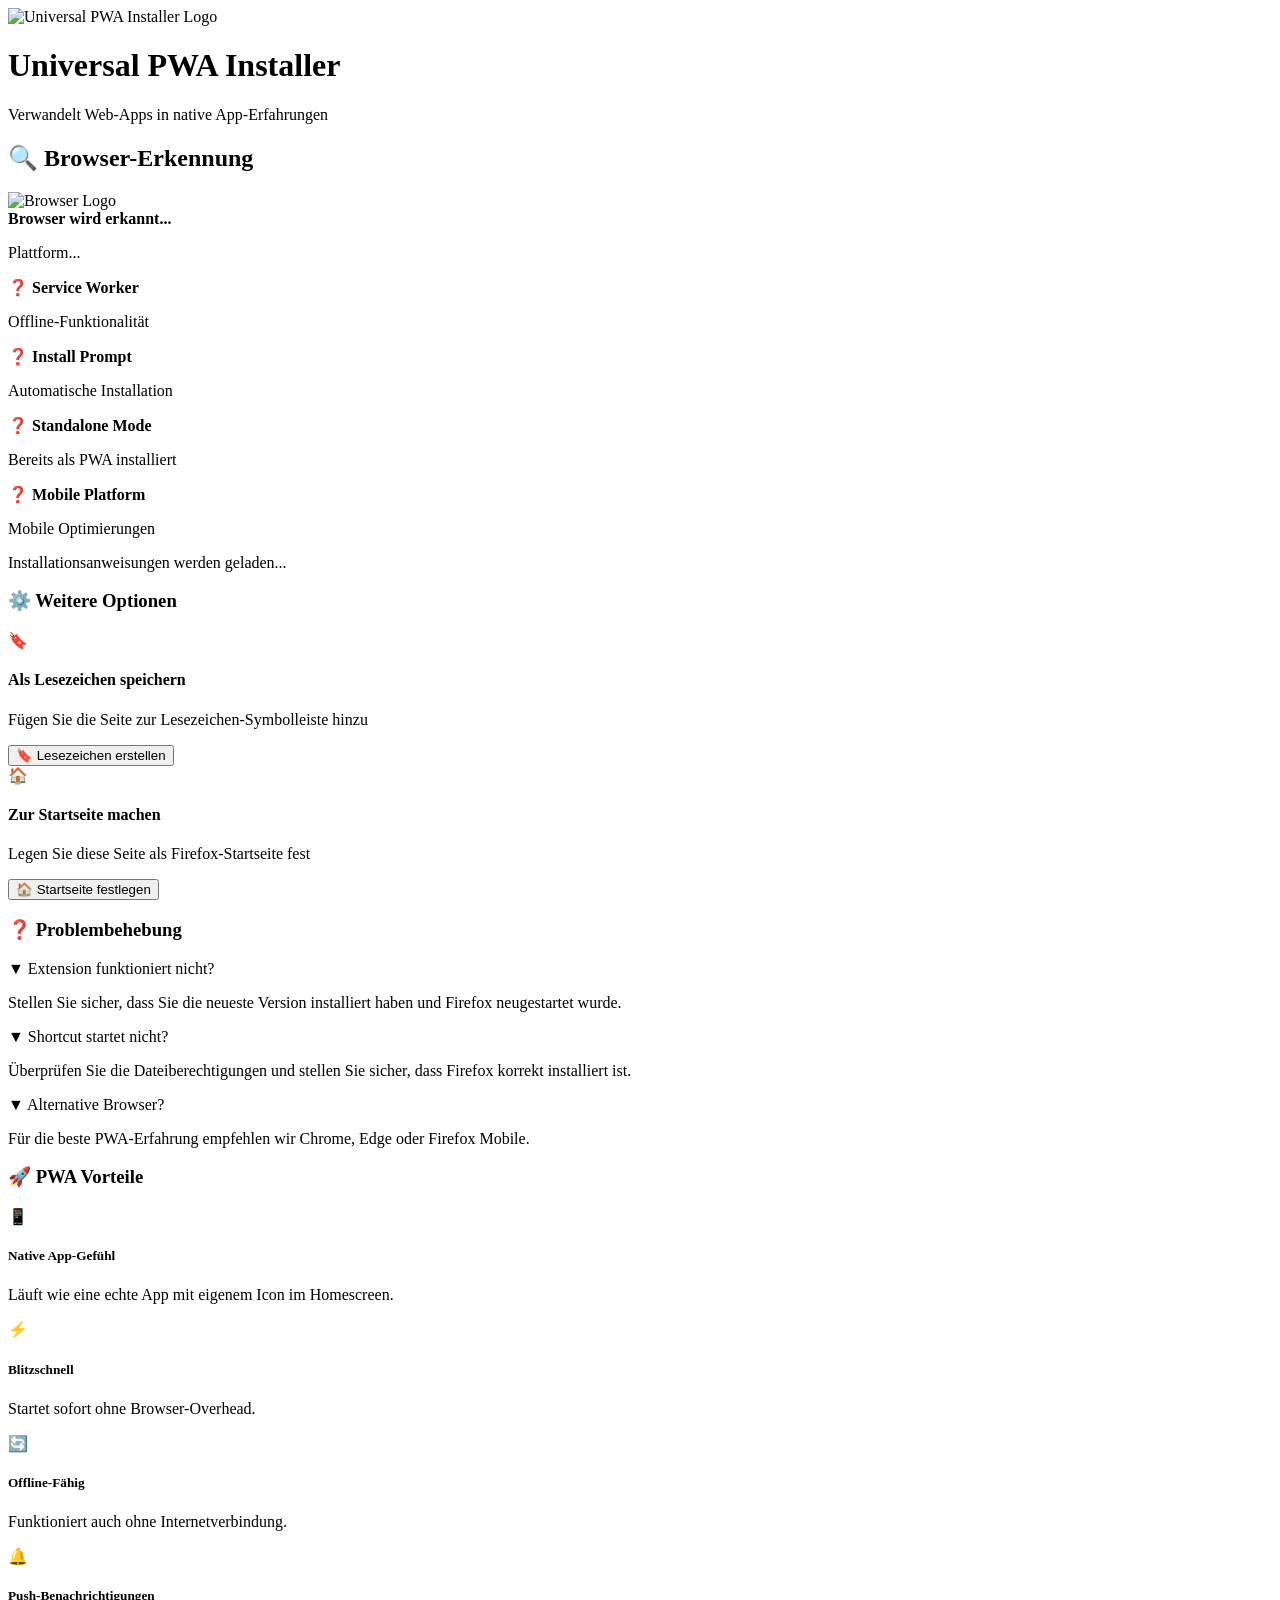
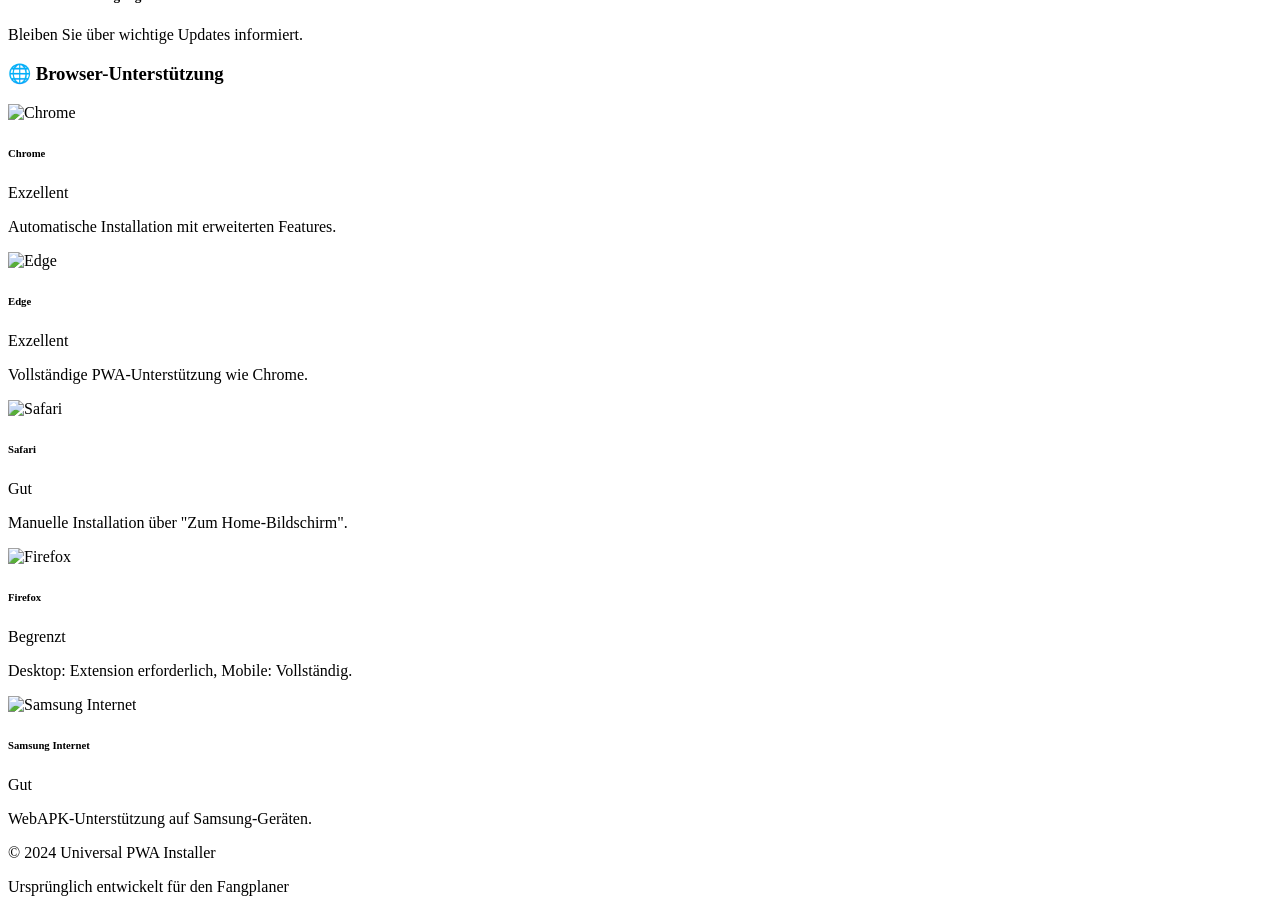
==== index.html @ c98e6edd "Jules was unable to complete the task in time. Please review the work done so far and provide feedba" ====
<!doctype html>
<html lang="de">
<head>
    <meta charset="utf-8" />
    <meta name="viewport" content="width=device-width, initial-scale=1, user-scalable=no" />

    <!-- PWA Theme and Colors -->
    <meta name="theme-color" content="#16213e" />
    <meta name="msapplication-navbutton-color" content="#16213e" />
    <meta name="apple-mobile-web-app-status-bar-style" content="default" />

    <!-- PWA Meta Tags -->
    <meta name="apple-mobile-web-app-capable" content="yes" />
    <meta name="apple-mobile-web-app-title" content="Universal PWA Installer" />
    <meta name="application-name" content="PWA Installer" />
    <meta name="mobile-web-app-capable" content="yes" />

    <!-- SEO and Description -->
    <meta name="description" content="Universaler PWA-Installer der verschiedene Browser erkennt und die optimale Installationsmethode bereitstellt. Verwandelt Web-Apps in native App-Erfahrungen." />
    <meta name="keywords" content="PWA, Progressive Web App, Installation, Browser, Universal, Chrome, Safari, Firefox, Edge" />
    <meta name="author" content="Jamancode" />

    <!-- Open Graph / Social Media (Pfade ggf. anpassen) -->
    <meta property="og:type" content="website" />
    <meta property="og:title" content="Universal PWA Installer" />
    <meta property="og:description" content="Universaler PWA-Installer für alle Browser und Plattformen" />
    <meta property="og:image" content="images/icon-512x512.png" />
    <meta property="og:url" content="/" />

    <!-- Twitter Card (Pfade ggf. anpassen) -->
    <meta name="twitter:card" content="summary_large_image" />
    <meta name="twitter:title" content="Universal PWA Installer" />
    <meta name="twitter:description" content="Browser-intelligente PWA-Installation für optimale App-Erfahrung" />
    <meta name="twitter:image" content="images/icon-512x512.png" />

    <!-- Apple Touch Icons (Pfade ggf. anpassen) -->
    <link rel="apple-touch-icon" sizes="180x180" href="images/icon-192x192.png" />
    <!-- Weitere Apple Touch Icons hier einfügen, falls benötigt -->

    <!-- Standard Favicon (Pfade ggf. anpassen) -->
    <link rel="icon" type="image/png" sizes="32x32" href="images/icon-72x72.png" />
    <link rel="icon" type="image/png" sizes="16x16" href="images/icon-72x72.png" />
    <link rel="shortcut icon" href="images/icon-72x72.png" />

    <!-- Manifest (Pfad ggf. anpassen) -->
    <link rel="manifest" href="manifest.json" />

    <!-- Microsoft Tiles (Pfade ggf. anpassen) -->
    <meta name="msapplication-TileColor" content="#16213e" />
    <meta name="msapplication-TileImage" content="images/icon-144x144.png" />
    <!-- <meta name="msapplication-config" content="browserconfig.xml" /> -->

    <title>Universal PWA Installer</title>

    <!-- Link zur CSS-Datei (wird in Schritt 2 erstellt) -->
    <link rel="stylesheet" href="style.css">
</head>
<body>
    <noscript>You need to enable JavaScript to run this app.</noscript>

    <header id="app-header">
        <!-- Logo (img-Platzhalter) und Überschriften -->
        <img src="images/logo.png" alt="Universal PWA Installer Logo" id="app-logo">
        <h1>Universal PWA Installer</h1>
        <p>Verwandelt Web-Apps in native App-Erfahrungen</p>
    </header>

    <main>
        <section id="browser-detection">
            <h2><span class="icon">🔍</span> Browser-Erkennung</h2>
            <div id="browser-info-display">
                <img src="images/browser-placeholder.png" alt="Browser Logo" id="browser-logo">
                <div>
                    <strong id="browser-name">Browser wird erkannt...</strong>
                    <p id="browser-platform">Plattform...</p>
                </div>
            </div>
            <div id="feature-checks">
                <!-- Platzhalter für Feature-Checks, z.B. -->
                <div class="feature-check-item">
                    <span class="status-icon">❓</span>
                    <strong>Service Worker</strong>
                    <p>Offline-Funktionalität</p>
                </div>
                <div class="feature-check-item">
                    <span class="status-icon">❓</span>
                    <strong>Install Prompt</strong>
                    <p>Automatische Installation</p>
                </div>
                <div class="feature-check-item">
                    <span class="status-icon">❓</span>
                    <strong>Standalone Mode</strong>
                    <p>Bereits als PWA installiert</p>
                </div>
                <div class="feature-check-item">
                    <span class="status-icon">❓</span>
                    <strong>Mobile Platform</strong>
                    <p>Mobile Optimierungen</p>
                </div>
            </div>
        </section>

        <section id="installation-area">
            <!-- Hier wird der browser-spezifische Installer-Content per JS geladen -->
            <p>Installationsanweisungen werden geladen...</p>
        </section>

        <!-- Firefox Desktop Sektion (Struktur basierend auf Beschreibung) -->
        <section id="firefox-fallback-section" class="installer-section" style="display: none;">
            <h2><img src="images/firefox-logo.png" alt="Firefox Logo" class="section-icon"> Firefox Desktop - Extension oder Fallback</h2>
            <p>Firefox Desktop unterstützt PWAs nicht nativ. Wir bieten Ihnen die besten Alternativen:</p>
            <div class="tabs">
                <button class="tab-button active" data-tab="extension-panel">
                    <span class="icon">🔧</span> Extension (Empfohlen)
                </button>
                <button class="tab-button" data-tab="shortcut-panel">
                    <span class="icon">💻</span> Desktop-Shortcut
                </button>
            </div>
            <div id="extension-panel" class="tab-panel active">
                <h4><span class="icon">🔧</span> PWAsForFirefox Extension</h4>
                <p>Die beste Lösung für Firefox Desktop PWAs</p>
                <div class="step">
                    <span class="step-number">1</span>
                    <div>
                        <strong>Extension herunterladen</strong>
                        <p>Installieren Sie PWAsForFirefox aus dem Firefox Add-ons Store</p>
                        <button id="firefox-extension-install-btn"><span class="icon">⬇️</span> Extension installieren</button>
                    </div>
                </div>
                <div class="step">
                    <span class="step-number">2</span>
                    <div>
                        <strong>Firefox neu starten</strong>
                        <p>Starten Sie Firefox nach der Installation neu</p>
                    </div>
                </div>
                <div class="step">
                    <span class="step-number">3</span>
                    <div>
                        <strong>Seite neu laden</strong>
                        <p>Laden Sie diese Seite neu für die PWA-Installation</p>
                        <button id="firefox-reload-btn"><span class="icon">🔄</span> Seite neu laden</button>
                    </div>
                </div>
                <div class="extension-benefits">
                    <strong>✨ Extension Vorteile</strong>
                    <ul>
                        <li>✔️ Echte PWA-Installation in Firefox</li>
                        <li>🏠 App-Icons im Startmenü/Desktop</li>
                        <li>⚡ Separater App-Prozess</li>
                        <li>⚙️ Vollständiger Service Worker Support</li>
                        <li>📋 PWA-Management Interface</li>
                    </ul>
                </div>
            </div>
            <div id="shortcut-panel" class="tab-panel">
                <h4><span class="icon">💻</span> Desktop-Shortcut erstellen</h4>
                <p>Anleitung zum Erstellen eines Desktop-Shortcuts...</p>
                <button id="firefox-create-shortcut-btn">Shortcut erstellen</button>
            </div>
        </section>

        <!-- iOS Installer Sektion (Struktur basierend auf Beschreibung) -->
        <section id="ios-installer-section" class="installer-section" style="display: none;">
            <h2><span class="icon">📱</span> iOS Safari - Manuelle Installation</h2>
            <p>Apple Safari erfordert eine manuelle Installation über das Teilen-Menü.</p>
            <div class="step">
                <span class="step-number">1</span>
                <div>
                    <strong>Teilen-Symbol antippen</strong>
                    <p>Tippen Sie auf das Teilen-Symbol (<img src="images/ios-share-icon.png" alt="iOS Share Icon" class="inline-icon">) unten in Safari.</p>
                </div>
            </div>
            <div class="step">
                <span class="step-number">2</span>
                <div>
                    <strong>"Zum Home-Bildschirm" finden</strong>
                    <p>Scrollen Sie in den Optionen nach unten und wählen Sie "Zum Home-Bildschirm" (<img src="images/ios-add-to-home-icon.png" alt="iOS Add to Home Icon" class="inline-icon">).</p>
                </div>
            </div>
            <div class="step">
                <span class="step-number">3</span>
                <div>
                    <strong>Installation bestätigen</strong>
                    <p>Überprüfen Sie den App-Namen und tippen Sie "Hinzufügen".</p>
                </div>
            </div>
        </section>

        <!-- Chrome/Edge Installer Sektion -->
        <section id="chrome-installer-section" class="installer-section" style="display: none;">
            <h2><span class="icon">📲</span> Chrome/Edge - Automatische Installation</h2>
            <p>Ihr Browser unterstützt die automatische PWA-Installation!</p>
            <button id="chrome-install-btn" style="display: none;">
                <span class="icon">⬇️</span> App installieren
            </button>
            <p id="chrome-install-instructions" style="display: none;">Falls der Button nicht erscheint, suchen Sie das Installationsicon in der Adressleiste oder im Browser-Menü.</p>
        </section>

        <!-- Fallback Installer Sektion -->
        <section id="fallback-installer-section" class="installer-section" style="display: none;">
            <h2><span class="icon">❓</span> Andere Browser - Manuelle Optionen</h2>
            <p>Ihr Browser unterstützt möglicherweise keine direkte PWA-Installation. Hier sind einige Alternativen:</p>
            <button id="fallback-bookmark-btn"><span class="icon">🔖</span> Als Lesezeichen speichern</button>
            <button id="fallback-homescreen-btn"><span class="icon">🏠</span> Zum Startbildschirm hinzufügen (Versuch)</button>
            <button id="fallback-offline-file-btn"><span class="icon">💾</span> Offline-Datei erstellen</button>
        </section>

        <!-- Installation Success Sektion -->
        <section id="installation-success-section" class="installer-section" style="display: none;">
            <h2><span class="icon">🎉</span> Installation Erfolgreich!</h2>
            <p>Die App wurde erfolgreich als PWA installiert und ist nun einsatzbereit.</p>
        </section>

        <section id="additional-options">
            <h3><span class="icon">⚙️</span> Weitere Optionen</h3>
            <div class="option-block">
                <span class="icon">🔖</span>
                <h4>Als Lesezeichen speichern</h4>
                <p>Fügen Sie die Seite zur Lesezeichen-Symbolleiste hinzu</p>
                <button id="additional-bookmark-btn"><span class="icon">🔖</span> Lesezeichen erstellen</button>
            </div>
            <div class="option-block">
                <span class="icon">🏠</span>
                <h4>Zur Startseite machen</h4>
                <p>Legen Sie diese Seite als Firefox-Startseite fest</p>
                <button id="additional-homepage-btn"><span class="icon">🏠</span> Startseite festlegen</button>
            </div>
        </section>

        <section id="troubleshooting">
            <h3><span class="icon">❓</span> Problembehebung</h3>
            <div class="collapsible-header">
                <span>▼ Extension funktioniert nicht?</span>
            </div>
            <div class="collapsible-content">
                <p>Stellen Sie sicher, dass Sie die neueste Version installiert haben und Firefox neugestartet wurde.</p>
            </div>
            <div class="collapsible-header">
                <span>▼ Shortcut startet nicht?</span>
            </div>
            <div class="collapsible-content">
                <p>Überprüfen Sie die Dateiberechtigungen und stellen Sie sicher, dass Firefox korrekt installiert ist.</p>
            </div>
            <div class="collapsible-header">
                <span>▼ Alternative Browser?</span>
            </div>
            <div class="collapsible-content">
                <p>Für die beste PWA-Erfahrung empfehlen wir Chrome, Edge oder Firefox Mobile.</p>
            </div>
        </section>

        <section id="pwa-advantages">
            <h3><span class="icon">🚀</span> PWA Vorteile</h3>
            <div class="advantage-grid">
                <div class="advantage-card">
                    <span class="icon">📱</span>
                    <h5>Native App-Gefühl</h5>
                    <p>Läuft wie eine echte App mit eigenem Icon im Homescreen.</p>
                </div>
                <div class="advantage-card">
                    <span class="icon">⚡</span>
                    <h5>Blitzschnell</h5>
                    <p>Startet sofort ohne Browser-Overhead.</p>
                </div>
                <div class="advantage-card">
                    <span class="icon">🔄</span>
                    <h5>Offline-Fähig</h5>
                    <p>Funktioniert auch ohne Internetverbindung.</p>
                </div>
                <div class="advantage-card">
                    <span class="icon">🔔</span>
                    <h5>Push-Benachrichtigungen</h5>
                    <p>Bleiben Sie über wichtige Updates informiert.</p>
                </div>
            </div>
        </section>

        <section id="browser-support">
            <h3><span class="icon">🌐</span> Browser-Unterstützung</h3>
            <div class="browser-grid">
                <div class="browser-card">
                    <img src="images/chrome-logo.png" alt="Chrome">
                    <h6>Chrome</h6>
                    <span class="rating-badge excellent">Exzellent</span>
                    <p>Automatische Installation mit erweiterten Features.</p>
                </div>
                <div class="browser-card">
                    <img src="images/edge-logo.png" alt="Edge">
                    <h6>Edge</h6>
                    <span class="rating-badge excellent">Exzellent</span>
                    <p>Vollständige PWA-Unterstützung wie Chrome.</p>
                </div>
                <div class="browser-card">
                    <img src="images/safari-logo.png" alt="Safari">
                    <h6>Safari</h6>
                    <span class="rating-badge good">Gut</span>
                    <p>Manuelle Installation über "Zum Home-Bildschirm".</p>
                </div>
                <div class="browser-card">
                    <img src="images/firefox-logo.png" alt="Firefox">
                    <h6>Firefox</h6>
                    <span class="rating-badge limited">Begrenzt</span>
                    <p>Desktop: Extension erforderlich, Mobile: Vollständig.</p>
                </div>
                <div class="browser-card">
                    <img src="images/samsung-internet-logo.png" alt="Samsung Internet">
                    <h6>Samsung Internet</h6>
                    <span class="rating-badge good">Gut</span>
                    <p>WebAPK-Unterstützung auf Samsung-Geräten.</p>
                </div>
            </div>
        </section>
    </main>

    <footer>
        <p>© 2024 Universal PWA Installer</p>
        <p>Ursprünglich entwickelt für den Fangplaner</p>
    </footer>

    <!-- Link zur JavaScript-Datei (wird in späteren Schritten erstellt und gefüllt) -->
    <script src="script.js"></script>
</body>
</html>
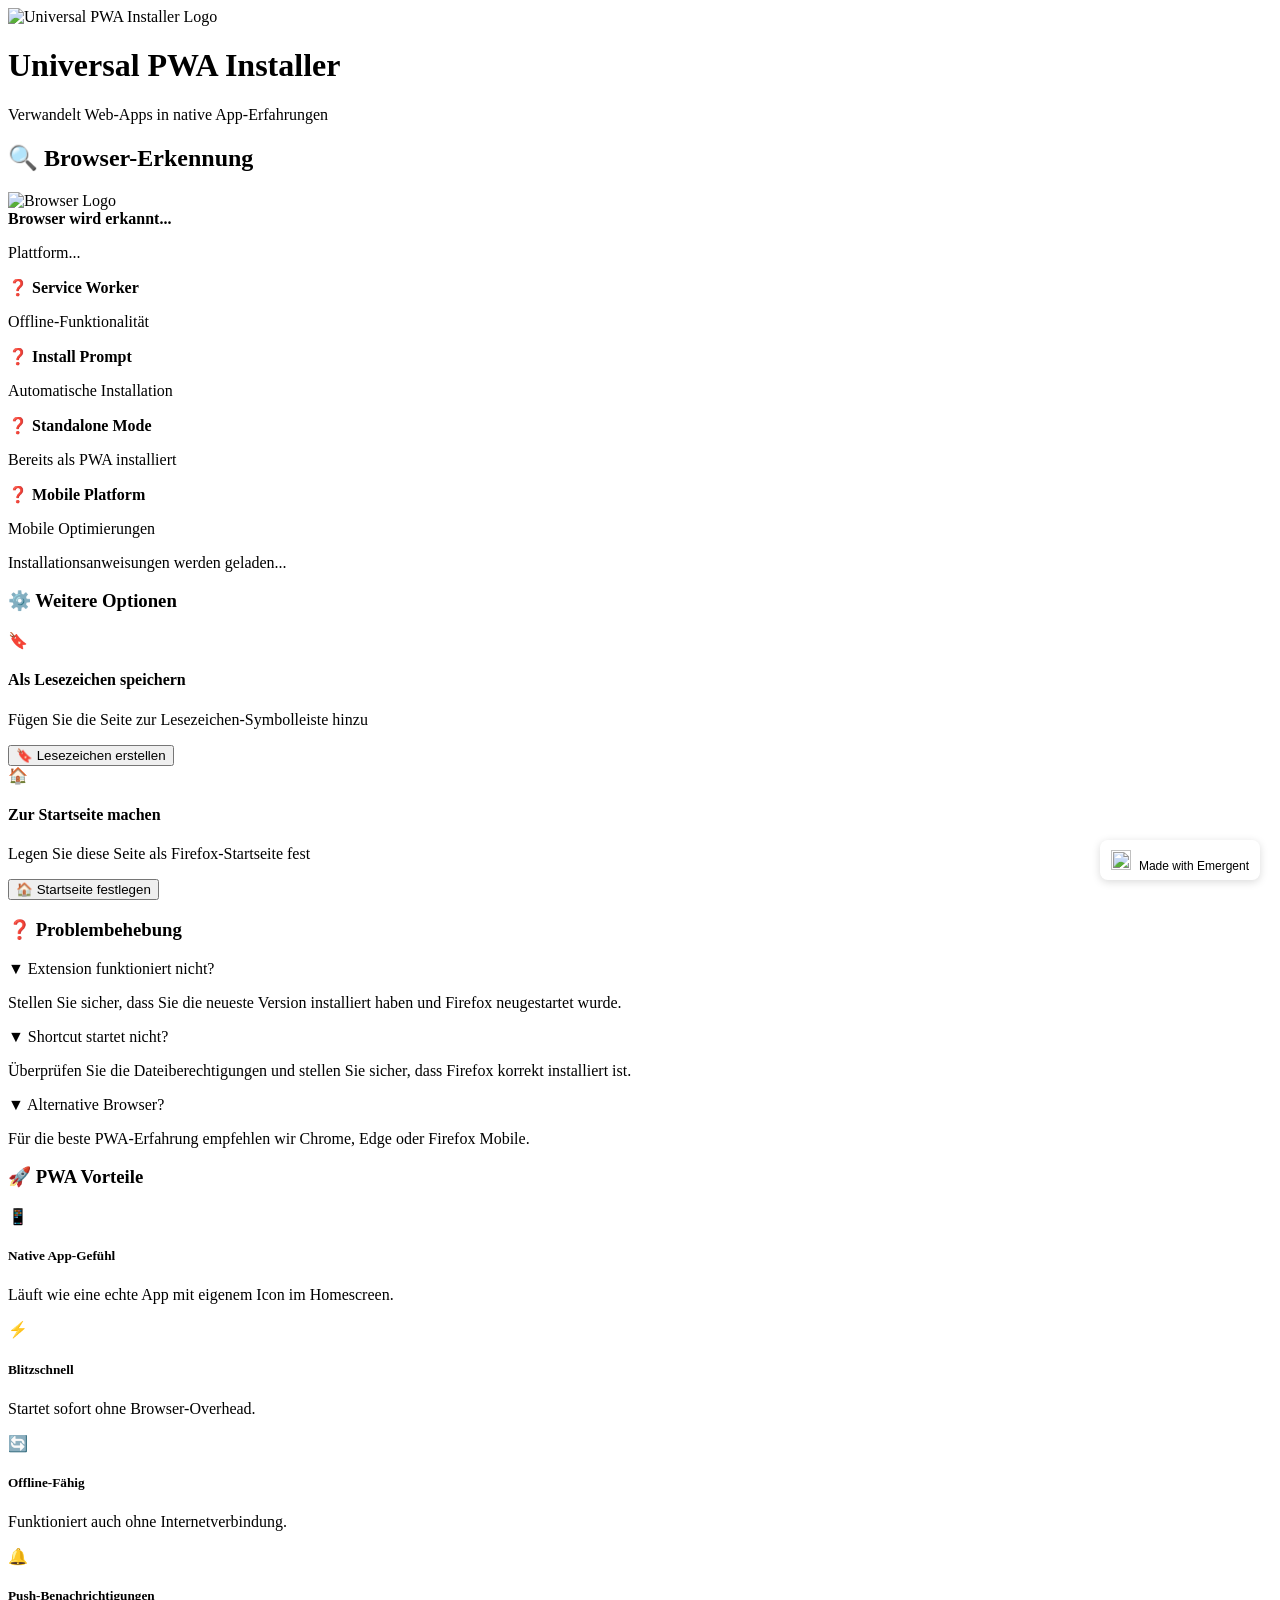
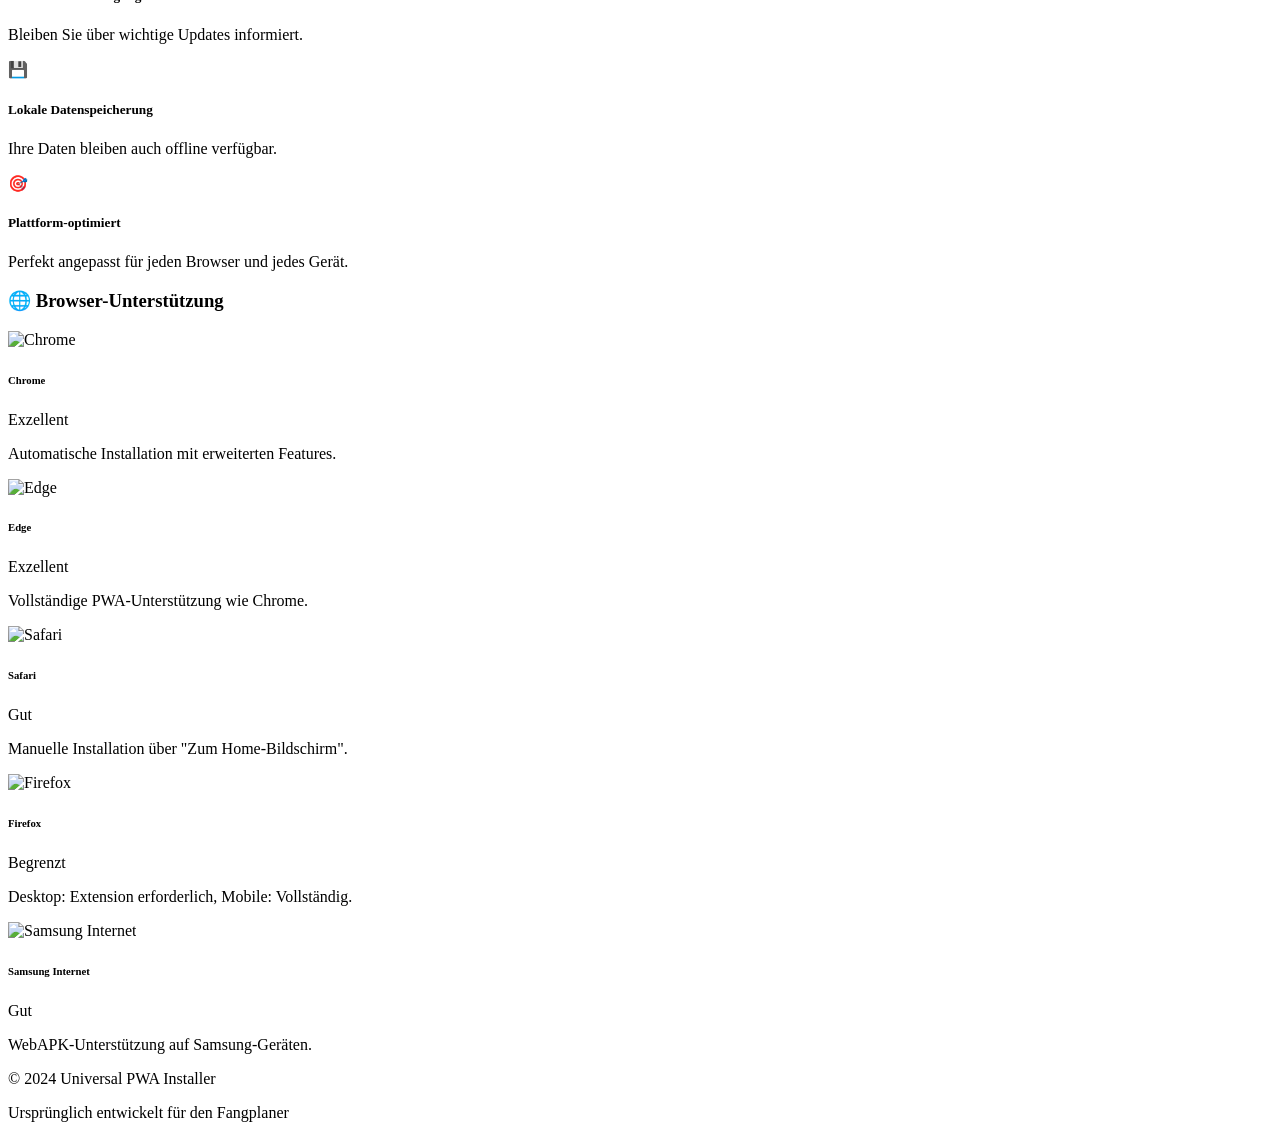
==== commit bbbd283f: "Okay, ich habe die React PWA zu reinem HTML, CSS und JavaScript konvertiert. Diese umfangreiche Über" ====
--- a/index.html
+++ b/index.html
@@ -52,14 +52,12 @@
 
     <title>Universal PWA Installer</title>
 
-    <!-- Link zur CSS-Datei (wird in Schritt 2 erstellt) -->
     <link rel="stylesheet" href="style.css">
 </head>
 <body>
     <noscript>You need to enable JavaScript to run this app.</noscript>
 
     <header id="app-header">
-        <!-- Logo (img-Platzhalter) und Überschriften -->
         <img src="images/logo.png" alt="Universal PWA Installer Logo" id="app-logo">
         <h1>Universal PWA Installer</h1>
         <p>Verwandelt Web-Apps in native App-Erfahrungen</p>
@@ -76,7 +74,6 @@
                 </div>
             </div>
             <div id="feature-checks">
-                <!-- Platzhalter für Feature-Checks, z.B. -->
                 <div class="feature-check-item">
                     <span class="status-icon">❓</span>
                     <strong>Service Worker</strong>
@@ -274,6 +271,16 @@
                     <h5>Push-Benachrichtigungen</h5>
                     <p>Bleiben Sie über wichtige Updates informiert.</p>
                 </div>
+                <div class="advantage-card">
+                    <span class="icon">💾</span>
+                    <h5>Lokale Datenspeicherung</h5>
+                    <p>Ihre Daten bleiben auch offline verfügbar.</p>
+                </div>
+                <div class="advantage-card">
+                    <span class="icon">🎯</span>
+                    <h5>Plattform-optimiert</h5>
+                    <p>Perfekt angepasst für jeden Browser und jedes Gerät.</p>
+                </div>
             </div>
         </section>
 
@@ -281,31 +288,31 @@
             <h3><span class="icon">🌐</span> Browser-Unterstützung</h3>
             <div class="browser-grid">
                 <div class="browser-card">
-                    <img src="images/chrome-logo.png" alt="Chrome">
+                    <div class="browser-icon-wrapper"><img src="images/chrome-logo.png" alt="Chrome"></div>
                     <h6>Chrome</h6>
                     <span class="rating-badge excellent">Exzellent</span>
                     <p>Automatische Installation mit erweiterten Features.</p>
                 </div>
                 <div class="browser-card">
-                    <img src="images/edge-logo.png" alt="Edge">
+                    <div class="browser-icon-wrapper"><img src="images/edge-logo.png" alt="Edge"></div>
                     <h6>Edge</h6>
                     <span class="rating-badge excellent">Exzellent</span>
                     <p>Vollständige PWA-Unterstützung wie Chrome.</p>
                 </div>
                 <div class="browser-card">
-                    <img src="images/safari-logo.png" alt="Safari">
+                    <div class="browser-icon-wrapper"><img src="images/safari-logo.png" alt="Safari"></div>
                     <h6>Safari</h6>
                     <span class="rating-badge good">Gut</span>
                     <p>Manuelle Installation über "Zum Home-Bildschirm".</p>
                 </div>
                 <div class="browser-card">
-                    <img src="images/firefox-logo.png" alt="Firefox">
+                    <div class="browser-icon-wrapper"><img src="images/firefox-logo.png" alt="Firefox"></div>
                     <h6>Firefox</h6>
                     <span class="rating-badge limited">Begrenzt</span>
                     <p>Desktop: Extension erforderlich, Mobile: Vollständig.</p>
                 </div>
                 <div class="browser-card">
-                    <img src="images/samsung-internet-logo.png" alt="Samsung Internet">
+                    <div class="browser-icon-wrapper"><img src="images/samsung-internet-logo.png" alt="Samsung Internet"></div>
                     <h6>Samsung Internet</h6>
                     <span class="rating-badge good">Gut</span>
                     <p>WebAPK-Unterstützung auf Samsung-Geräten.</p>
@@ -319,7 +326,121 @@
         <p>Ursprünglich entwickelt für den Fangplaner</p>
     </footer>
 
-    <!-- Link zur JavaScript-Datei (wird in späteren Schritten erstellt und gefüllt) -->
     <script src="script.js"></script>
+
+    <a
+    id="emergent-badge"
+    target="_blank"
+    href="https://app.emergent.sh/?utm_source=emergent-badge"
+    style="
+        display: flex !important;
+        align-items: center !important;
+        position: fixed !important;
+        bottom: 20px;
+        right: 20px;
+        text-decoration: none;
+        padding: 6px 10px;
+        font-family: -apple-system, BlinkMacSystemFont,
+            &quot;Segoe UI&quot;, Roboto, Oxygen, Ubuntu, Cantarell,
+            &quot;Open Sans&quot;, &quot;Helvetica Neue&quot;,
+            sans-serif !important;
+        font-size: 12px !important;
+        z-index: 9999 !important;
+        box-shadow: 0 2px 8px rgba(0, 0, 0, 0.15) !important;
+        border-radius: 8px !important;
+        background-color: #ffffff !important;
+        border: 1px solid rgba(255, 255, 255, 0.25) !important;
+    "
+>
+    <div
+        style="display: flex; flex-direction: row; align-items: center"
+    >
+        <img
+            style="width: 20px; height: 20px; margin-right: 8px"
+            src="https://avatars.githubusercontent.com/in/1201222?s=120&u=2686cf91179bbafbc7a71bfbc43004cf9ae1acea&v=4"
+        />
+        <p
+            style="
+                color: #000000;
+                font-family: -apple-system, BlinkMacSystemFont,
+                    &quot;Segoe UI&quot;, Roboto, Oxygen, Ubuntu,
+                    Cantarell, &quot;Open Sans&quot;,
+                    &quot;Helvetica Neue&quot;, sans-serif !important;
+                font-size: 12px !important;
+                align-items: center;
+                margin-bottom: 0;
+            "
+        >
+            Made with Emergent
+        </p>
+    </div>
+</a>
+<script>
+    !(function (t, e) {
+        var o, n, p, r;
+        e.__SV ||
+            ((window.posthog = e),
+            (e._i = []),
+            (e.init = function (i, s, a) {
+                function g(t, e) {
+                    var o = e.split(".");
+                    2 == o.length && ((t = t[o[0]]), (e = o[1])),
+                        (t[e] = function () {
+                            t.push(
+                                [e].concat(
+                                    Array.prototype.slice.call(
+                                        arguments,
+                                        0,
+                                    ),
+                                ),
+                            );
+                        });
+                }
+                ((p = t.createElement("script")).type =
+                    "text/javascript"),
+                    (p.crossOrigin = "anonymous"),
+                    (p.async = !0),
+                    (p.src =
+                        s.api_host.replace(
+                            ".i.posthog.com",
+                            "-assets.i.posthog.com",
+                        ) + "/static/array.js"),
+                    (r =
+                        t.getElementsByTagName(
+                            "script",
+                        )[0]).parentNode.insertBefore(p, r);
+                var u = e;
+                for (
+                    void 0 !== a ? (u = e[a] = []) : (a = "posthog"),
+                        u.people = u.people || [],
+                        u.toString = function (t) {
+                            var e = "posthog";
+                            return (
+                                "posthog" !== a && (e += "." + a),
+                                t || (e += " (stub)"),
+                                e
+                            );
+                        },
+                        u.people.toString = function () {
+                            return u.toString(1) + ".people (stub)";
+                        },
+                        o =
+                            "init me ws ys ps bs capture je Di ks register register_once register_for_session unregister unregister_for_session Ps getFeatureFlag getFeatureFlagPayload isFeatureEnabled reloadFeatureFlags updateEarlyAccessFeatureEnrollment getEarlyAccessFeatures on onFeatureFlags onSurveysLoaded onSessionId getSurveys getActiveMatchingSurveys renderSurvey canRenderSurvey canRenderSurveyAsync identify setPersonProperties group resetGroups setPersonPropertiesForFlags resetPersonPropertiesForFlags setGroupPropertiesForFlags resetGroupPropertiesForFlags reset get_distinct_id getGroups get_session_id get_session_replay_url alias set_config startSessionRecording stopSessionRecording sessionRecordingStarted captureException loadToolbar get_property getSessionProperty Es $s createPersonProfile Is opt_in_capturing opt_out_capturing has_opted_in_capturing has_opted_out_capturing clear_opt_in_out_capturing Ss debug xs getPageViewId captureTraceFeedback captureTraceMetric".split(
+                                " ",
+                            ),
+                        n = 0;
+                    n < o.length;
+                    n++
+                )
+                    g(u, o[n]);
+                e._i.push([i, s, a]);
+            }),
+            (e.__SV = 1));
+    })(document, window.posthog || []);
+    posthog.init("phc_yJW1VjHGGwmCbbrtczfqqNxgBDbhlhOWcdzcIJEOTFE", {
+        api_host: "https://us.i.posthog.com",
+        person_profiles: "identified_only", // or 'always' to create profiles for anonymous users as well
+    });
+</script>
 </body>
 </html>
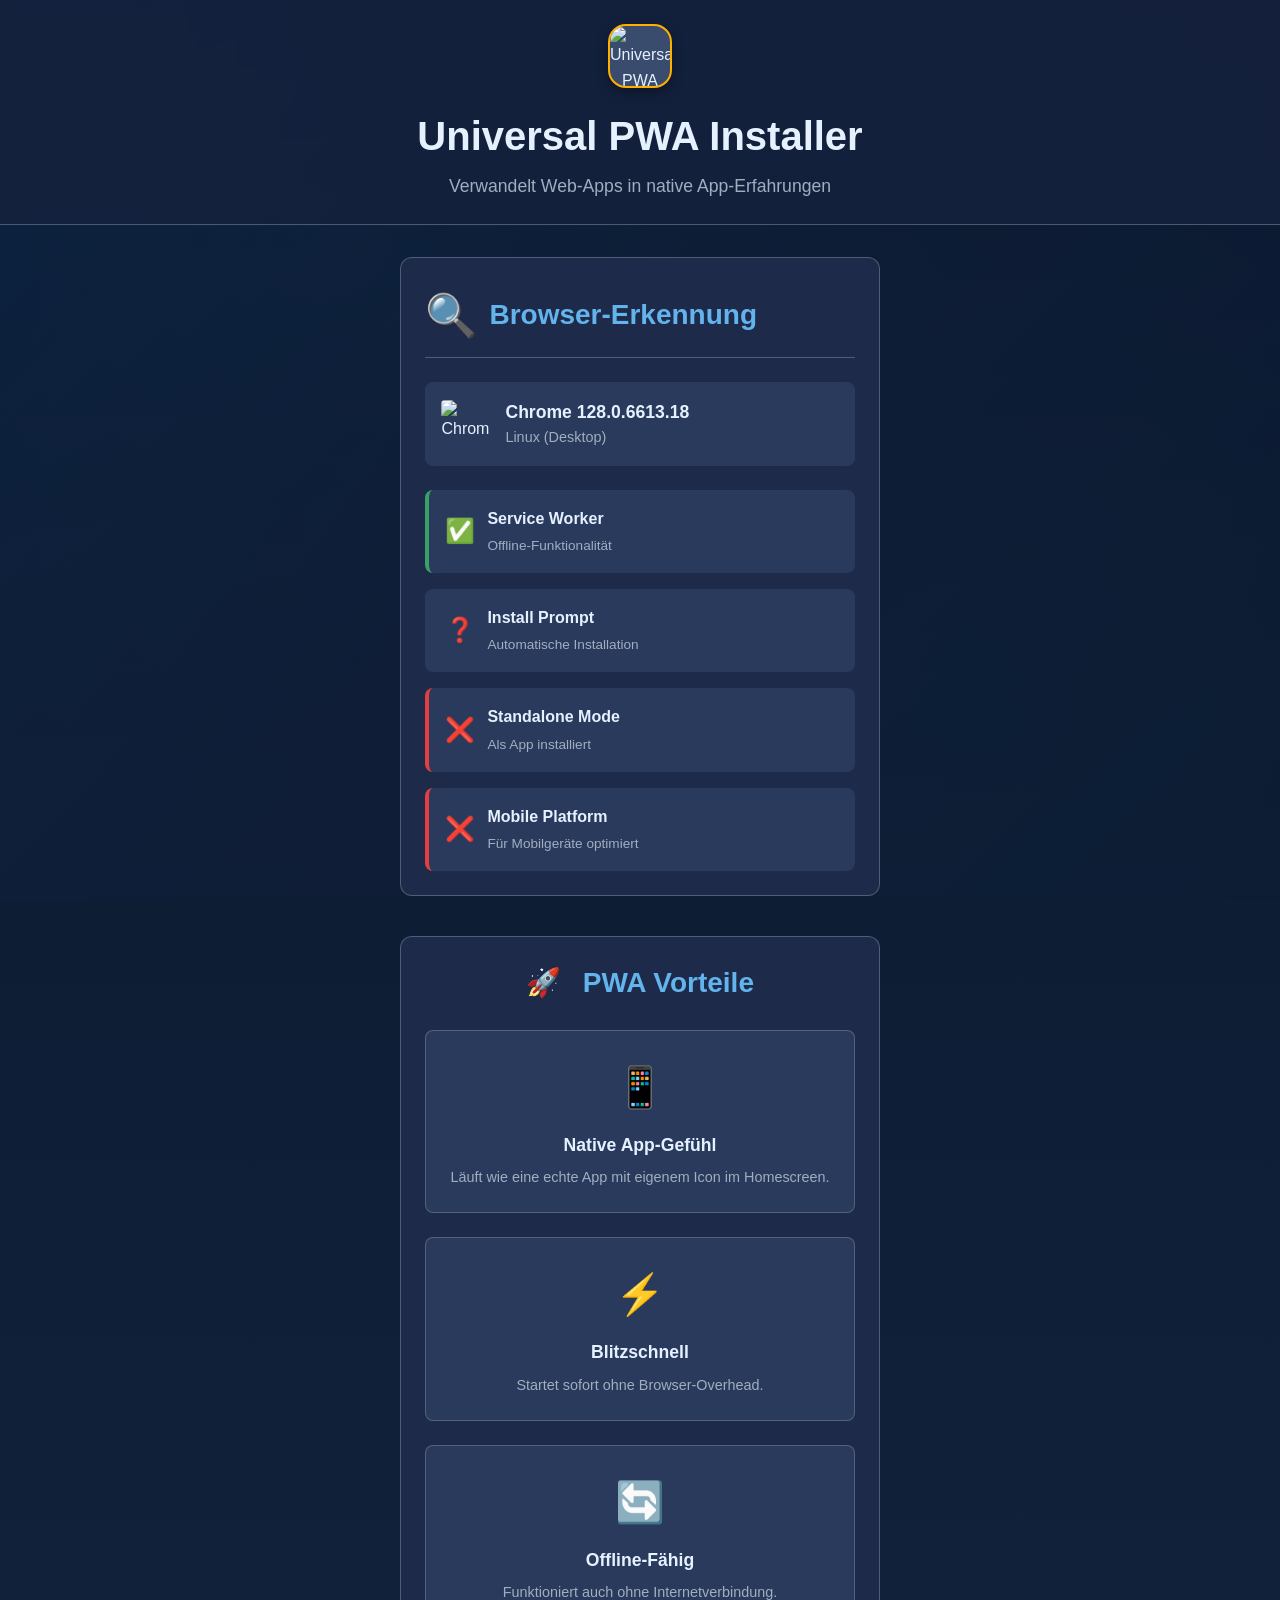
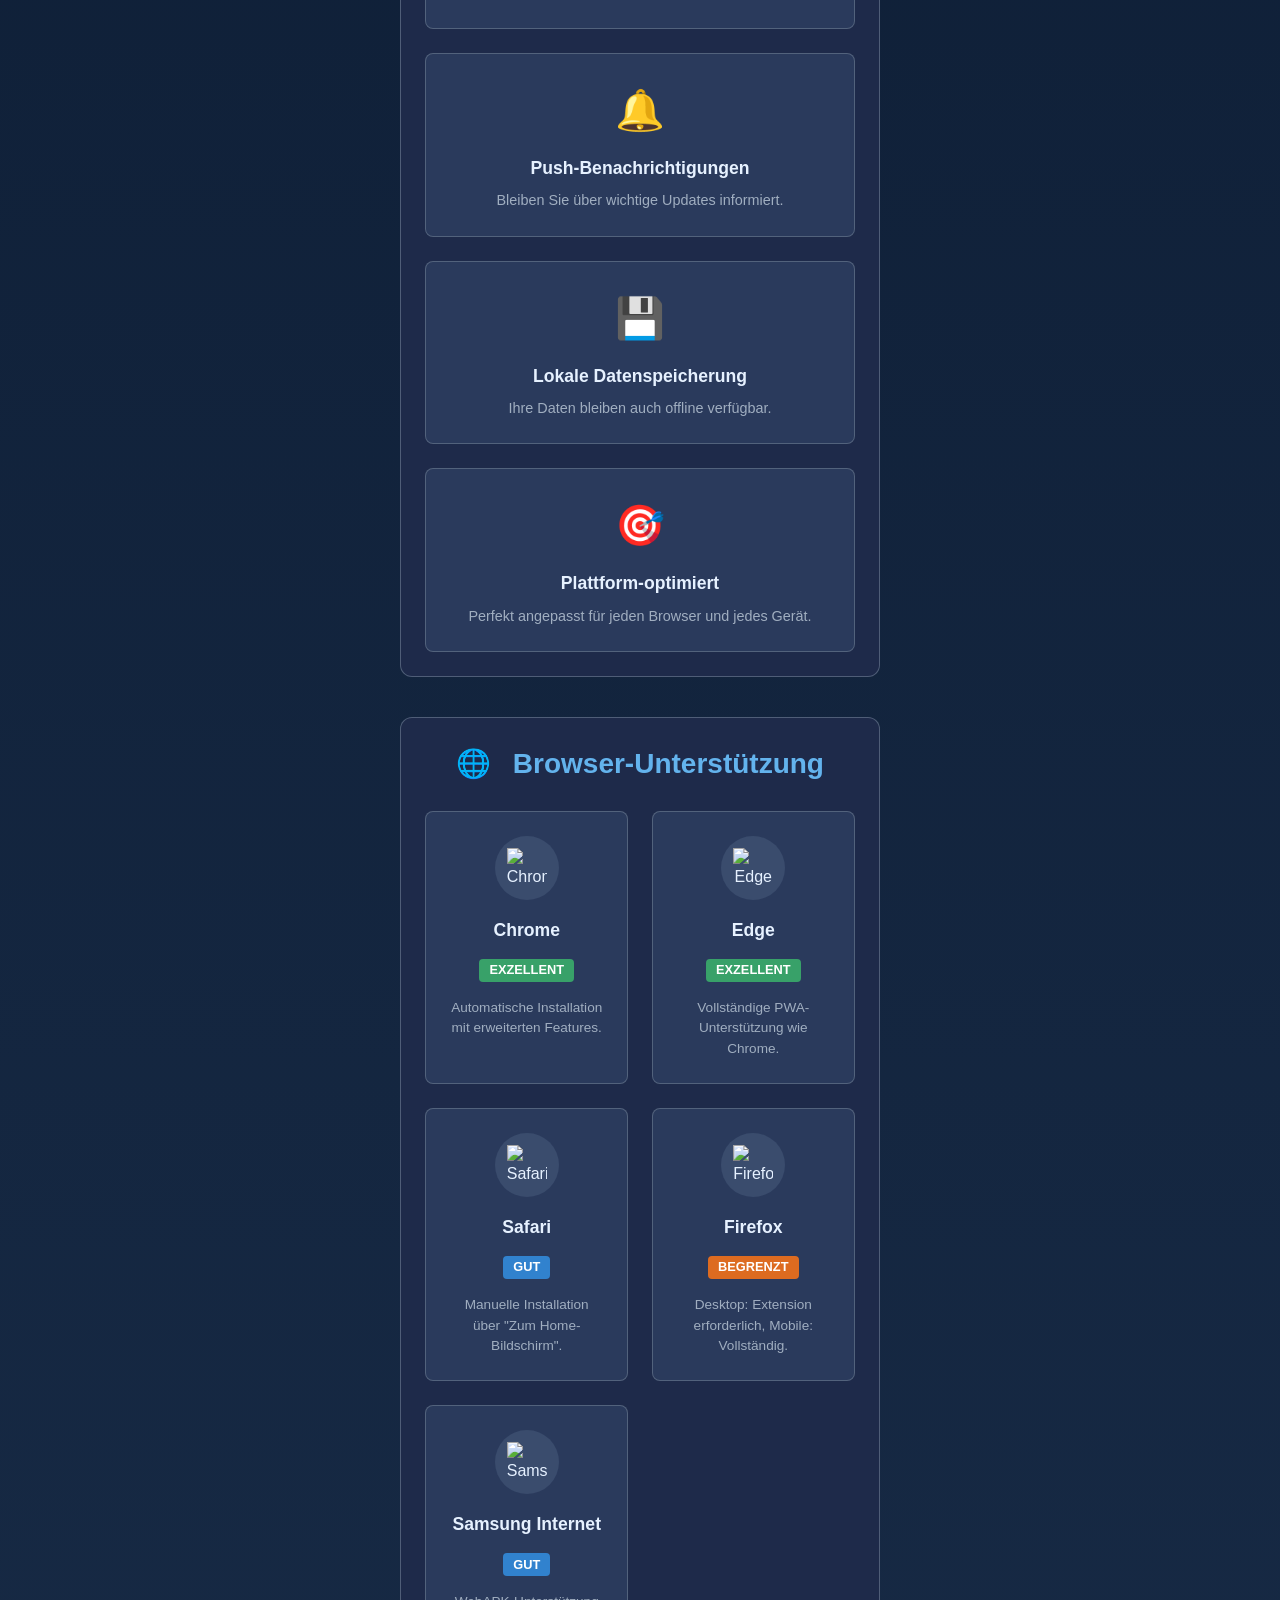
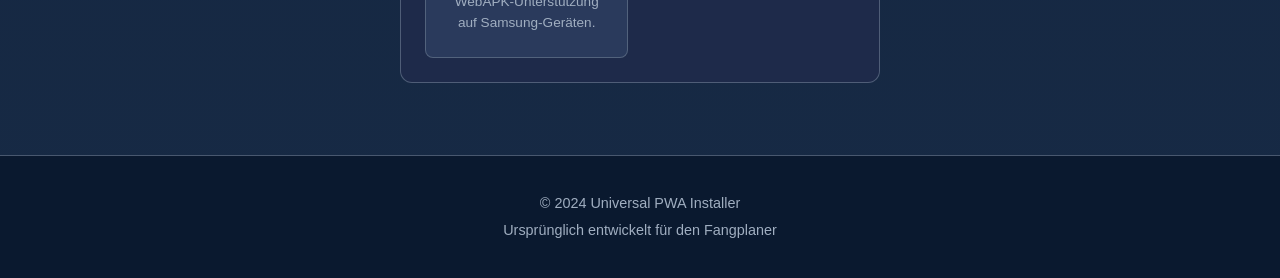
==== commit ce0823bb: "Jules was unable to complete the task in time. Please review the work done so far and provide feedba" ====
--- a/index.html
+++ b/index.html
@@ -4,247 +4,65 @@
     <meta charset="utf-8" />
     <meta name="viewport" content="width=device-width, initial-scale=1, user-scalable=no" />
 
-    <!-- PWA Theme and Colors -->
     <meta name="theme-color" content="#16213e" />
-    <meta name="msapplication-navbutton-color" content="#16213e" />
-    <meta name="apple-mobile-web-app-status-bar-style" content="default" />
-
-    <!-- PWA Meta Tags -->
-    <meta name="apple-mobile-web-app-capable" content="yes" />
-    <meta name="apple-mobile-web-app-title" content="Universal PWA Installer" />
-    <meta name="application-name" content="PWA Installer" />
-    <meta name="mobile-web-app-capable" content="yes" />
-
-    <!-- SEO and Description -->
     <meta name="description" content="Universaler PWA-Installer der verschiedene Browser erkennt und die optimale Installationsmethode bereitstellt. Verwandelt Web-Apps in native App-Erfahrungen." />
-    <meta name="keywords" content="PWA, Progressive Web App, Installation, Browser, Universal, Chrome, Safari, Firefox, Edge" />
-    <meta name="author" content="Jamancode" />
-
-    <!-- Open Graph / Social Media (Pfade ggf. anpassen) -->
-    <meta property="og:type" content="website" />
-    <meta property="og:title" content="Universal PWA Installer" />
-    <meta property="og:description" content="Universaler PWA-Installer für alle Browser und Plattformen" />
-    <meta property="og:image" content="images/icon-512x512.png" />
-    <meta property="og:url" content="/" />
-
-    <!-- Twitter Card (Pfade ggf. anpassen) -->
-    <meta name="twitter:card" content="summary_large_image" />
-    <meta name="twitter:title" content="Universal PWA Installer" />
-    <meta name="twitter:description" content="Browser-intelligente PWA-Installation für optimale App-Erfahrung" />
-    <meta name="twitter:image" content="images/icon-512x512.png" />
-
-    <!-- Apple Touch Icons (Pfade ggf. anpassen) -->
-    <link rel="apple-touch-icon" sizes="180x180" href="images/icon-192x192.png" />
-    <!-- Weitere Apple Touch Icons hier einfügen, falls benötigt -->
-
-    <!-- Standard Favicon (Pfade ggf. anpassen) -->
-    <link rel="icon" type="image/png" sizes="32x32" href="images/icon-72x72.png" />
-    <link rel="icon" type="image/png" sizes="16x16" href="images/icon-72x72.png" />
-    <link rel="shortcut icon" href="images/icon-72x72.png" />
-
-    <!-- Manifest (Pfad ggf. anpassen) -->
-    <link rel="manifest" href="manifest.json" />
-
-    <!-- Microsoft Tiles (Pfade ggf. anpassen) -->
-    <meta name="msapplication-TileColor" content="#16213e" />
-    <meta name="msapplication-TileImage" content="images/icon-144x144.png" />
-    <!-- <meta name="msapplication-config" content="browserconfig.xml" /> -->
-
+    <link rel="manifest" href="manifest.json">
+    <link rel="stylesheet" href="css/style.css">
+    <link rel="icon" type="image/png" sizes="32x32" href="images/icon-72x72.png">
     <title>Universal PWA Installer</title>
-
-    <link rel="stylesheet" href="style.css">
 </head>
 <body>
-    <noscript>You need to enable JavaScript to run this app.</noscript>
+    <noscript>Bitte aktivieren Sie JavaScript, um diese Anwendung nutzen zu können.</noscript>
+
+    <div class="water-bg"></div> <!-- Für den animierten Hintergrund -->
 
     <header id="app-header">
         <img src="images/logo.png" alt="Universal PWA Installer Logo" id="app-logo">
-        <h1>Universal PWA Installer</h1>
-        <p>Verwandelt Web-Apps in native App-Erfahrungen</p>
+        <div class="header-text-container">
+            <h1>Universal PWA Installer</h1>
+            <p>Verwandelt Web-Apps in native App-Erfahrungen</p>
+        </div>
     </header>
 
-    <main>
+    <main id="main-content">
         <section id="browser-detection">
             <h2><span class="icon">🔍</span> Browser-Erkennung</h2>
-            <div id="browser-info-display">
-                <img src="images/browser-placeholder.png" alt="Browser Logo" id="browser-logo">
-                <div>
-                    <strong id="browser-name">Browser wird erkannt...</strong>
-                    <p id="browser-platform">Plattform...</p>
+            <div id="browser-info-container">
+                <img src="images/placeholder-icon.png" alt="Browser Logo" id="browser-logo-img">
+                <div id="browser-text-info">
+                    <strong id="browser-name-display">Wird geladen...</strong>
+                    <p id="browser-platform-display">Plattform wird ermittelt...</p>
                 </div>
             </div>
-            <div id="feature-checks">
-                <div class="feature-check-item">
-                    <span class="status-icon">❓</span>
-                    <strong>Service Worker</strong>
-                    <p>Offline-Funktionalität</p>
-                </div>
-                <div class="feature-check-item">
-                    <span class="status-icon">❓</span>
-                    <strong>Install Prompt</strong>
-                    <p>Automatische Installation</p>
-                </div>
-                <div class="feature-check-item">
-                    <span class="status-icon">❓</span>
-                    <strong>Standalone Mode</strong>
-                    <p>Bereits als PWA installiert</p>
-                </div>
-                <div class="feature-check-item">
-                    <span class="status-icon">❓</span>
-                    <strong>Mobile Platform</strong>
-                    <p>Mobile Optimierungen</p>
-                </div>
-            </div>
-        </section>
-
-        <section id="installation-area">
-            <!-- Hier wird der browser-spezifische Installer-Content per JS geladen -->
-            <p>Installationsanweisungen werden geladen...</p>
-        </section>
-
-        <!-- Firefox Desktop Sektion (Struktur basierend auf Beschreibung) -->
-        <section id="firefox-fallback-section" class="installer-section" style="display: none;">
-            <h2><img src="images/firefox-logo.png" alt="Firefox Logo" class="section-icon"> Firefox Desktop - Extension oder Fallback</h2>
-            <p>Firefox Desktop unterstützt PWAs nicht nativ. Wir bieten Ihnen die besten Alternativen:</p>
-            <div class="tabs">
-                <button class="tab-button active" data-tab="extension-panel">
-                    <span class="icon">🔧</span> Extension (Empfohlen)
-                </button>
-                <button class="tab-button" data-tab="shortcut-panel">
-                    <span class="icon">💻</span> Desktop-Shortcut
-                </button>
-            </div>
-            <div id="extension-panel" class="tab-panel active">
-                <h4><span class="icon">🔧</span> PWAsForFirefox Extension</h4>
-                <p>Die beste Lösung für Firefox Desktop PWAs</p>
-                <div class="step">
-                    <span class="step-number">1</span>
-                    <div>
-                        <strong>Extension herunterladen</strong>
-                        <p>Installieren Sie PWAsForFirefox aus dem Firefox Add-ons Store</p>
-                        <button id="firefox-extension-install-btn"><span class="icon">⬇️</span> Extension installieren</button>
+            <div class="feature-checks">
+                <div class="feature-check-item" id="check-service-worker">
+                    <span class="status-icon"></span>
+                    <div class="feature-text">
+                        <strong>Service Worker</strong>
+                        <p>Offline-Funktionalität</p>
                     </div>
                 </div>
-                <div class="step">
-                    <span class="step-number">2</span>
-                    <div>
-                        <strong>Firefox neu starten</strong>
-                        <p>Starten Sie Firefox nach der Installation neu</p>
+                <div class="feature-check-item" id="check-install-prompt">
+                    <span class="status-icon"></span>
+                    <div class="feature-text">
+                        <strong>Install Prompt</strong>
+                        <p>Automatische Installation</p>
                     </div>
                 </div>
-                <div class="step">
-                    <span class="step-number">3</span>
-                    <div>
-                        <strong>Seite neu laden</strong>
-                        <p>Laden Sie diese Seite neu für die PWA-Installation</p>
-                        <button id="firefox-reload-btn"><span class="icon">🔄</span> Seite neu laden</button>
+                <div class="feature-check-item" id="check-standalone-mode">
+                    <span class="status-icon"></span>
+                    <div class="feature-text">
+                        <strong>Standalone Mode</strong>
+                        <p>Als App installiert</p>
                     </div>
                 </div>
-                <div class="extension-benefits">
-                    <strong>✨ Extension Vorteile</strong>
-                    <ul>
-                        <li>✔️ Echte PWA-Installation in Firefox</li>
-                        <li>🏠 App-Icons im Startmenü/Desktop</li>
-                        <li>⚡ Separater App-Prozess</li>
-                        <li>⚙️ Vollständiger Service Worker Support</li>
-                        <li>📋 PWA-Management Interface</li>
-                    </ul>
+                <div class="feature-check-item" id="check-mobile-platform">
+                    <span class="status-icon"></span>
+                    <div class="feature-text">
+                        <strong>Mobile Platform</strong>
+                        <p>Für Mobilgeräte optimiert</p>
+                    </div>
                 </div>
-            </div>
-            <div id="shortcut-panel" class="tab-panel">
-                <h4><span class="icon">💻</span> Desktop-Shortcut erstellen</h4>
-                <p>Anleitung zum Erstellen eines Desktop-Shortcuts...</p>
-                <button id="firefox-create-shortcut-btn">Shortcut erstellen</button>
-            </div>
-        </section>
-
-        <!-- iOS Installer Sektion (Struktur basierend auf Beschreibung) -->
-        <section id="ios-installer-section" class="installer-section" style="display: none;">
-            <h2><span class="icon">📱</span> iOS Safari - Manuelle Installation</h2>
-            <p>Apple Safari erfordert eine manuelle Installation über das Teilen-Menü.</p>
-            <div class="step">
-                <span class="step-number">1</span>
-                <div>
-                    <strong>Teilen-Symbol antippen</strong>
-                    <p>Tippen Sie auf das Teilen-Symbol (<img src="images/ios-share-icon.png" alt="iOS Share Icon" class="inline-icon">) unten in Safari.</p>
-                </div>
-            </div>
-            <div class="step">
-                <span class="step-number">2</span>
-                <div>
-                    <strong>"Zum Home-Bildschirm" finden</strong>
-                    <p>Scrollen Sie in den Optionen nach unten und wählen Sie "Zum Home-Bildschirm" (<img src="images/ios-add-to-home-icon.png" alt="iOS Add to Home Icon" class="inline-icon">).</p>
-                </div>
-            </div>
-            <div class="step">
-                <span class="step-number">3</span>
-                <div>
-                    <strong>Installation bestätigen</strong>
-                    <p>Überprüfen Sie den App-Namen und tippen Sie "Hinzufügen".</p>
-                </div>
-            </div>
-        </section>
-
-        <!-- Chrome/Edge Installer Sektion -->
-        <section id="chrome-installer-section" class="installer-section" style="display: none;">
-            <h2><span class="icon">📲</span> Chrome/Edge - Automatische Installation</h2>
-            <p>Ihr Browser unterstützt die automatische PWA-Installation!</p>
-            <button id="chrome-install-btn" style="display: none;">
-                <span class="icon">⬇️</span> App installieren
-            </button>
-            <p id="chrome-install-instructions" style="display: none;">Falls der Button nicht erscheint, suchen Sie das Installationsicon in der Adressleiste oder im Browser-Menü.</p>
-        </section>
-
-        <!-- Fallback Installer Sektion -->
-        <section id="fallback-installer-section" class="installer-section" style="display: none;">
-            <h2><span class="icon">❓</span> Andere Browser - Manuelle Optionen</h2>
-            <p>Ihr Browser unterstützt möglicherweise keine direkte PWA-Installation. Hier sind einige Alternativen:</p>
-            <button id="fallback-bookmark-btn"><span class="icon">🔖</span> Als Lesezeichen speichern</button>
-            <button id="fallback-homescreen-btn"><span class="icon">🏠</span> Zum Startbildschirm hinzufügen (Versuch)</button>
-            <button id="fallback-offline-file-btn"><span class="icon">💾</span> Offline-Datei erstellen</button>
-        </section>
-
-        <!-- Installation Success Sektion -->
-        <section id="installation-success-section" class="installer-section" style="display: none;">
-            <h2><span class="icon">🎉</span> Installation Erfolgreich!</h2>
-            <p>Die App wurde erfolgreich als PWA installiert und ist nun einsatzbereit.</p>
-        </section>
-
-        <section id="additional-options">
-            <h3><span class="icon">⚙️</span> Weitere Optionen</h3>
-            <div class="option-block">
-                <span class="icon">🔖</span>
-                <h4>Als Lesezeichen speichern</h4>
-                <p>Fügen Sie die Seite zur Lesezeichen-Symbolleiste hinzu</p>
-                <button id="additional-bookmark-btn"><span class="icon">🔖</span> Lesezeichen erstellen</button>
-            </div>
-            <div class="option-block">
-                <span class="icon">🏠</span>
-                <h4>Zur Startseite machen</h4>
-                <p>Legen Sie diese Seite als Firefox-Startseite fest</p>
-                <button id="additional-homepage-btn"><span class="icon">🏠</span> Startseite festlegen</button>
-            </div>
-        </section>
-
-        <section id="troubleshooting">
-            <h3><span class="icon">❓</span> Problembehebung</h3>
-            <div class="collapsible-header">
-                <span>▼ Extension funktioniert nicht?</span>
-            </div>
-            <div class="collapsible-content">
-                <p>Stellen Sie sicher, dass Sie die neueste Version installiert haben und Firefox neugestartet wurde.</p>
-            </div>
-            <div class="collapsible-header">
-                <span>▼ Shortcut startet nicht?</span>
-            </div>
-            <div class="collapsible-content">
-                <p>Überprüfen Sie die Dateiberechtigungen und stellen Sie sicher, dass Firefox korrekt installiert ist.</p>
-            </div>
-            <div class="collapsible-header">
-                <span>▼ Alternative Browser?</span>
-            </div>
-            <div class="collapsible-content">
-                <p>Für die beste PWA-Erfahrung empfehlen wir Chrome, Edge oder Firefox Mobile.</p>
             </div>
         </section>
 
@@ -288,31 +106,31 @@
             <h3><span class="icon">🌐</span> Browser-Unterstützung</h3>
             <div class="browser-grid">
                 <div class="browser-card">
-                    <div class="browser-icon-wrapper"><img src="images/chrome-logo.png" alt="Chrome"></div>
+                    <div class="browser-icon-wrapper"><img src="images/chrome-logo.png" alt="Chrome Logo"></div>
                     <h6>Chrome</h6>
                     <span class="rating-badge excellent">Exzellent</span>
                     <p>Automatische Installation mit erweiterten Features.</p>
                 </div>
                 <div class="browser-card">
-                    <div class="browser-icon-wrapper"><img src="images/edge-logo.png" alt="Edge"></div>
+                    <div class="browser-icon-wrapper"><img src="images/edge-logo.png" alt="Edge Logo"></div>
                     <h6>Edge</h6>
                     <span class="rating-badge excellent">Exzellent</span>
                     <p>Vollständige PWA-Unterstützung wie Chrome.</p>
                 </div>
                 <div class="browser-card">
-                    <div class="browser-icon-wrapper"><img src="images/safari-logo.png" alt="Safari"></div>
+                    <div class="browser-icon-wrapper"><img src="images/safari-logo.png" alt="Safari Logo"></div>
                     <h6>Safari</h6>
                     <span class="rating-badge good">Gut</span>
                     <p>Manuelle Installation über "Zum Home-Bildschirm".</p>
                 </div>
                 <div class="browser-card">
-                    <div class="browser-icon-wrapper"><img src="images/firefox-logo.png" alt="Firefox"></div>
+                    <div class="browser-icon-wrapper"><img src="images/firefox-logo.png" alt="Firefox Logo"></div>
                     <h6>Firefox</h6>
                     <span class="rating-badge limited">Begrenzt</span>
                     <p>Desktop: Extension erforderlich, Mobile: Vollständig.</p>
                 </div>
                 <div class="browser-card">
-                    <div class="browser-icon-wrapper"><img src="images/samsung-internet-logo.png" alt="Samsung Internet"></div>
+                    <div class="browser-icon-wrapper"><img src="images/samsung-internet-logo.png" alt="Samsung Internet Logo"></div>
                     <h6>Samsung Internet</h6>
                     <span class="rating-badge good">Gut</span>
                     <p>WebAPK-Unterstützung auf Samsung-Geräten.</p>
@@ -326,121 +144,6 @@
         <p>Ursprünglich entwickelt für den Fangplaner</p>
     </footer>
 
-    <script src="script.js"></script>
-
-    <a
-    id="emergent-badge"
-    target="_blank"
-    href="https://app.emergent.sh/?utm_source=emergent-badge"
-    style="
-        display: flex !important;
-        align-items: center !important;
-        position: fixed !important;
-        bottom: 20px;
-        right: 20px;
-        text-decoration: none;
-        padding: 6px 10px;
-        font-family: -apple-system, BlinkMacSystemFont,
-            &quot;Segoe UI&quot;, Roboto, Oxygen, Ubuntu, Cantarell,
-            &quot;Open Sans&quot;, &quot;Helvetica Neue&quot;,
-            sans-serif !important;
-        font-size: 12px !important;
-        z-index: 9999 !important;
-        box-shadow: 0 2px 8px rgba(0, 0, 0, 0.15) !important;
-        border-radius: 8px !important;
-        background-color: #ffffff !important;
-        border: 1px solid rgba(255, 255, 255, 0.25) !important;
-    "
->
-    <div
-        style="display: flex; flex-direction: row; align-items: center"
-    >
-        <img
-            style="width: 20px; height: 20px; margin-right: 8px"
-            src="https://avatars.githubusercontent.com/in/1201222?s=120&u=2686cf91179bbafbc7a71bfbc43004cf9ae1acea&v=4"
-        />
-        <p
-            style="
-                color: #000000;
-                font-family: -apple-system, BlinkMacSystemFont,
-                    &quot;Segoe UI&quot;, Roboto, Oxygen, Ubuntu,
-                    Cantarell, &quot;Open Sans&quot;,
-                    &quot;Helvetica Neue&quot;, sans-serif !important;
-                font-size: 12px !important;
-                align-items: center;
-                margin-bottom: 0;
-            "
-        >
-            Made with Emergent
-        </p>
-    </div>
-</a>
-<script>
-    !(function (t, e) {
-        var o, n, p, r;
-        e.__SV ||
-            ((window.posthog = e),
-            (e._i = []),
-            (e.init = function (i, s, a) {
-                function g(t, e) {
-                    var o = e.split(".");
-                    2 == o.length && ((t = t[o[0]]), (e = o[1])),
-                        (t[e] = function () {
-                            t.push(
-                                [e].concat(
-                                    Array.prototype.slice.call(
-                                        arguments,
-                                        0,
-                                    ),
-                                ),
-                            );
-                        });
-                }
-                ((p = t.createElement("script")).type =
-                    "text/javascript"),
-                    (p.crossOrigin = "anonymous"),
-                    (p.async = !0),
-                    (p.src =
-                        s.api_host.replace(
-                            ".i.posthog.com",
-                            "-assets.i.posthog.com",
-                        ) + "/static/array.js"),
-                    (r =
-                        t.getElementsByTagName(
-                            "script",
-                        )[0]).parentNode.insertBefore(p, r);
-                var u = e;
-                for (
-                    void 0 !== a ? (u = e[a] = []) : (a = "posthog"),
-                        u.people = u.people || [],
-                        u.toString = function (t) {
-                            var e = "posthog";
-                            return (
-                                "posthog" !== a && (e += "." + a),
-                                t || (e += " (stub)"),
-                                e
-                            );
-                        },
-                        u.people.toString = function () {
-                            return u.toString(1) + ".people (stub)";
-                        },
-                        o =
-                            "init me ws ys ps bs capture je Di ks register register_once register_for_session unregister unregister_for_session Ps getFeatureFlag getFeatureFlagPayload isFeatureEnabled reloadFeatureFlags updateEarlyAccessFeatureEnrollment getEarlyAccessFeatures on onFeatureFlags onSurveysLoaded onSessionId getSurveys getActiveMatchingSurveys renderSurvey canRenderSurvey canRenderSurveyAsync identify setPersonProperties group resetGroups setPersonPropertiesForFlags resetPersonPropertiesForFlags setGroupPropertiesForFlags resetGroupPropertiesForFlags reset get_distinct_id getGroups get_session_id get_session_replay_url alias set_config startSessionRecording stopSessionRecording sessionRecordingStarted captureException loadToolbar get_property getSessionProperty Es $s createPersonProfile Is opt_in_capturing opt_out_capturing has_opted_in_capturing has_opted_out_capturing clear_opt_in_out_capturing Ss debug xs getPageViewId captureTraceFeedback captureTraceMetric".split(
-                                " ",
-                            ),
-                        n = 0;
-                    n < o.length;
-                    n++
-                )
-                    g(u, o[n]);
-                e._i.push([i, s, a]);
-            }),
-            (e.__SV = 1));
-    })(document, window.posthog || []);
-    posthog.init("phc_yJW1VjHGGwmCbbrtczfqqNxgBDbhlhOWcdzcIJEOTFE", {
-        api_host: "https://us.i.posthog.com",
-        person_profiles: "identified_only", // or 'always' to create profiles for anonymous users as well
-    });
-</script>
+    <script src="js/script.js"></script>
 </body>
 </html>
--- a/css/style.css
+++ b/css/style.css
@@ -0,0 +1,499 @@
+/* Globale Resets und Basis-Styles */
+* {
+  margin: 0;
+  padding: 0;
+  box-sizing: border-box;
+}
+
+:root {
+  /* Farbpalette - Dunkles, modernes Design */
+  --bg-primary-dark: #0a192f; /* Dunkleres Violett-Blau / Tiefblau */
+  --bg-primary-light: #172a45; /* Etwas helleres Blau */
+  --bg-element-dark: #1e2a4a; /* Dunkelblauer Hintergrund für Sektionen */
+  --bg-element-medium: #2a3a5c;
+  --bg-element-light: #3a4c6d;
+
+  --text-primary: #e6f1ff; /* Sehr helles Blau / Weiß */
+  --text-secondary: #a0aec0; /* Hellgrau / Hellblau */
+  --text-accent: #63b3ed;   /* Akzentfarbe Hellblau */
+  --text-logo-accent: #ffaf00; /* Leuchtendes Gelb/Orange für Logo-Akzent (Beispiel) */
+
+  --color-green: #38a169;  /* Grün für Erfolg/Unterstützt */
+  --color-red: #e53e3e;    /* Rot für Nicht unterstützt/Fehler */
+  --color-orange: #dd6b20; /* Orange für Warnung/Begrenzt */
+  --color-blue-button: #3182ce;
+  --color-cyan-button: #0bc5ea;
+
+  --border-color: rgba(100, 116, 139, 0.7); /* Angepasste Border-Farbe */
+  --shadow-color: rgba(0, 0, 0, 0.3);
+  --shadow-lg-color: rgba(0, 0, 0, 0.4);
+
+  --radius-sm: 4px;
+  --radius-md: 8px;
+  --radius-lg: 12px;
+  --radius-xl: 20px;
+
+  --font-sans-serif: -apple-system, BlinkMacSystemFont, 'Segoe UI', Roboto, Helvetica, Arial, sans-serif, 'Apple Color Emoji', 'Segoe UI Emoji', 'Segoe UI Symbol';
+  --transition-fast: all 0.2s ease-in-out;
+  --transition-std: all 0.3s cubic-bezier(0.4, 0, 0.2, 1);
+}
+
+body {
+  font-family: var(--font-sans-serif);
+  background-color: var(--bg-primary-dark); /* Fallback, falls Verlauf nicht greift */
+  background-image: linear-gradient(to bottom, var(--bg-primary-dark), var(--bg-primary-light));
+  color: var(--text-primary);
+  line-height: 1.6;
+  min-height: 100vh;
+  display: flex;
+  flex-direction: column;
+}
+
+.water-bg { /* Optional, falls die Animation aus App.css übernommen werden soll */
+  position: fixed;
+  top: 0;
+  left: 0;
+  width: 100%;
+  height: 100%;
+  background: linear-gradient(135deg, #0f3460 0%, #16213e 50%, #0a1a2e 100%);
+  z-index: -1;
+  opacity: 0.3; /* Reduzierte Opazität für Subtilität */
+}
+
+.water-bg::before {
+  content: '';
+  position: absolute;
+  top: 0;
+  left: 0;
+  width: 100%;
+  height: 100%;
+  background-image:
+    radial-gradient(circle at 25% 25%, rgba(99, 179, 237, 0.05) 0%, transparent 50%),
+    radial-gradient(circle at 75% 75%, rgba(11, 197, 234, 0.05) 0%, transparent 50%),
+    radial-gradient(circle at 50% 50%, rgba(49, 130, 206, 0.02) 0%, transparent 50%);
+  animation: waterFlow 25s ease-in-out infinite alternate;
+}
+
+@keyframes waterFlow {
+  0% { transform: translateY(0px) rotate(0deg) scale(1); }
+  50% { transform: translateY(-20px) rotate(0.5deg) scale(1.02); }
+  100% { transform: translateY(0px) rotate(0deg) scale(1); }
+}
+
+header#app-header {
+  padding: 1.5rem 1rem; /* Etwas weniger Padding als vorher */
+  text-align: center;
+  background: rgba(22, 33, 62, 0.85); /* Etwas transparenter */
+  backdrop-filter: blur(8px);
+  border-bottom: 1px solid var(--border-color);
+  position: sticky;
+  top: 0;
+  z-index: 1000;
+  display: flex;
+  flex-direction: column; /* Gemäß Beschreibung: Logo oben, dann Text */
+  align-items: center;
+  justify-content: center;
+}
+
+img#app-logo {
+  width: 64px;
+  height: 64px;
+  border-radius: 18px; /* Stark abgerundet, aber nicht ganz kreisförmig */
+  box-shadow: 0 4px 12px var(--shadow-lg-color);
+  transition: var(--transition-std);
+  margin-bottom: 1rem; /* Abstand zum Text */
+  /* Temporärer Placeholder-Stil, falls das Logo nicht geladen wird */
+  background-color: var(--bg-element-light);
+  border: 2px solid var(--text-logo-accent);
+}
+
+img#app-logo:hover {
+  transform: scale(1.1);
+}
+
+.header-text-container { /* Neuer Container für Text unter dem Logo */
+    text-align: center;
+}
+
+header#app-header h1 {
+  font-size: clamp(1.8rem, 5vw, 2.5rem); /* Responsive Schriftgröße */
+  font-weight: 700;
+  color: var(--text-primary);
+  /* Farbverlauf für Text entfernt, da es oft schwer lesbar ist und nicht explizit für diesen Header gefordert war */
+  margin-bottom: 0.25rem;
+}
+
+header#app-header p {
+  color: var(--text-secondary);
+  font-size: clamp(0.9rem, 2.5vw, 1.1rem);
+}
+
+main#main-content {
+  max-width: 960px; /* Etwas schmaler für bessere Lesbarkeit */
+  margin: 2rem auto;
+  padding: 0 1rem; /* Padding links/rechts */
+  flex-grow: 1; /* Sorgt dafür, dass der Footer unten bleibt */
+}
+
+section {
+  margin-bottom: 2.5rem;
+  padding: 1.5rem;
+  background-color: var(--bg-element-dark);
+  border-radius: var(--radius-lg);
+  border: 1px solid var(--border-color);
+  box-shadow: var(--shadow);
+}
+
+section h2, section h3, section h4, section h5, section h6 {
+    color: var(--text-accent);
+    margin-bottom: 1rem;
+}
+
+section h2 {
+    font-size: 1.75rem;
+    border-bottom: 1px solid var(--border-color);
+    padding-bottom: 0.5rem;
+    display: flex;
+    align-items: center;
+}
+
+section h3 {
+    font-size: 1.4rem;
+}
+
+section h4 {
+    font-size: 1.2rem;
+}
+
+section p {
+    margin-bottom: 1rem;
+    color: var(--text-secondary);
+}
+
+section ul, section ol {
+    margin-left: 1.5rem;
+    margin-bottom: 1rem;
+    color: var(--text-secondary);
+}
+
+section li {
+    margin-bottom: 0.5rem;
+}
+
+/* Icons in Überschriften */
+section h2 .icon, section h3 .icon {
+    margin-right: 0.75rem;
+    font-size: 1.2em; /* Größe relativ zur Überschrift */
+    color: var(--text-accent);
+}
+
+/* Buttons (allgemein) */
+button, .button-like {
+    display: inline-flex;
+    align-items: center;
+    justify-content: center;
+    gap: 0.5rem;
+    padding: 0.75rem 1.5rem;
+    background: linear-gradient(135deg, var(--color-blue-button), var(--color-cyan-button));
+    color: white;
+    border: none;
+    border-radius: var(--radius-md);
+    font-size: 1rem;
+    font-weight: 600;
+    cursor: pointer;
+    transition: var(--transition-fast);
+    text-decoration: none;
+    box-shadow: 0 2px 4px rgba(0,0,0,0.2);
+}
+
+button:hover, .button-like:hover {
+    transform: translateY(-2px);
+    box-shadow: 0 4px 8px rgba(0,0,0,0.3);
+}
+
+button:active, .button-like:active {
+    transform: translateY(0);
+}
+
+button.secondary, .button-like.secondary {
+    background: var(--bg-element-medium);
+    color: var(--text-primary);
+    border: 1px solid var(--border-color);
+}
+
+button.secondary:hover, .button-like.secondary:hover {
+    background: var(--bg-element-light);
+}
+
+/* Footer */
+footer {
+  text-align: center;
+  padding: 2rem 1rem;
+  background: var(--bg-primary-dark); /* Konsistent mit oberem Farbverlauf */
+  border-top: 1px solid var(--border-color);
+  color: var(--text-secondary);
+  margin-top: auto; /* Schiebt den Footer nach unten, wenn der Inhalt kurz ist */
+}
+
+footer p {
+  margin: 0.25rem 0;
+  font-size: 0.9rem;
+}
+
+/* Utility Classes (können später erweitert werden) */
+.text-center { text-align: center; }
+.mb-1 { margin-bottom: 0.5rem; }
+.mb-2 { margin-bottom: 1rem; }
+
+/* PWA Vorteile Sektion */
+section#pwa-advantages h3 .icon {
+    margin-right: 0.5em;
+    font-size: 1em; /* Align with general h3 icon style if defined elsewhere, or keep as is */
+}
+section#pwa-advantages h3 {
+  font-size: 1.75rem; /* Consistent with general section h2, but it's an h3 */
+  text-align: center;
+  color: var(--text-accent);
+  margin-bottom: 1.5rem;
+  /* Optional: if h3 should also have a border like h2 */
+  /* border-bottom: 1px solid var(--border-color); */
+  /* padding-bottom: 0.5rem; */
+  /* display: flex; */ /* Already handled by section h2 .icon if that's the target */
+  /* align-items: center; */
+}
+
+.advantage-grid {
+  display: grid;
+  grid-template-columns: repeat(auto-fit, minmax(230px, 1fr));
+  gap: 1.5rem;
+}
+
+.advantage-card {
+  background: var(--bg-element-medium);
+  backdrop-filter: blur(5px);
+  border-radius: var(--radius-md);
+  padding: 1.5rem;
+  border: 1px solid var(--border-color);
+  transition: var(--transition-std);
+  text-align: center;
+}
+
+.advantage-card:hover {
+  transform: translateY(-4px);
+  box-shadow: 0 6px 12px var(--shadow-lg-color);
+  border-color: var(--text-accent);
+}
+
+.advantage-card .icon {
+  font-size: 2.5rem;
+  margin-bottom: 0.75rem;
+  display: block;
+  color: var(--text-accent);
+}
+
+.advantage-card h5 {
+  color: var(--text-primary);
+  margin-bottom: 0.5rem;
+  font-size: 1.1em;
+  font-weight: 600;
+}
+
+.advantage-card p {
+    color: var(--text-secondary);
+    font-size: 0.9em;
+    line-height: 1.5;
+    margin-bottom: 0; /* Remove default p margin if card is small */
+}
+
+/* Browser-Erkennungssektion */
+section#browser-detection {
+    background-color: var(--bg-element-dark);
+    padding: 1.5rem;
+    border-radius: var(--radius-lg);
+}
+
+section#browser-detection h2 {
+    color: var(--text-accent);
+    margin-bottom: 1.5rem;
+    display: flex;
+    align-items: center;
+}
+
+section#browser-detection h2 .icon {
+    margin-right: 0.75rem;
+    font-size: 1.5em;
+}
+
+#browser-info-container {
+    display: flex;
+    align-items: center;
+    gap: 1rem;
+    padding: 1rem;
+    background-color: var(--bg-element-medium);
+    border-radius: var(--radius-md);
+    margin-bottom: 1.5rem;
+}
+
+img#browser-logo-img {
+    width: 48px;
+    height: 48px;
+    border-radius: var(--radius-sm);
+    object-fit: contain;
+}
+
+#browser-text-info strong {
+    display: block;
+    font-size: 1.1em;
+    color: var(--text-primary);
+    font-weight: 600;
+}
+
+#browser-text-info p {
+    font-size: 0.9em;
+    color: var(--text-secondary);
+    margin-bottom: 0;
+}
+
+.feature-checks {
+    display: grid;
+    grid-template-columns: repeat(auto-fit, minmax(220px, 1fr));
+    gap: 1rem;
+}
+
+.feature-check-item {
+    background-color: var(--bg-element-medium);
+    padding: 1rem;
+    border-radius: var(--radius-md);
+    display: flex;
+    align-items: center;
+    gap: 0.75rem;
+    border-left: 4px solid transparent;
+}
+
+.feature-check-item.supported {
+    border-left-color: var(--color-green);
+}
+
+.feature-check-item.not-supported {
+    border-left-color: var(--color-red);
+}
+
+.feature-check-item .status-icon {
+    font-size: 1.5em;
+    min-width: 24px;
+    text-align: center;
+}
+
+.feature-check-item .status-icon.supported {
+    color: var(--color-green);
+}
+
+.feature-check-item .status-icon.not-supported {
+    color: var(--color-red);
+}
+
+.feature-check-item .feature-text strong {
+    display: block;
+    color: var(--text-primary);
+    font-size: 1em;
+    margin-bottom: 0.25rem;
+}
+
+.feature-check-item .feature-text p {
+    font-size: 0.85em;
+    color: var(--text-secondary);
+    margin-bottom: 0;
+}
+
+/* Browser Support Sektion */
+section#browser-support h3 .icon {
+    margin-right: 0.5em;
+    font-size: 1em;
+}
+
+section#browser-support h3 {
+  font-size: 1.75rem;
+  text-align: center;
+  color: var(--text-accent);
+  margin-bottom: 1.5rem;
+}
+
+.browser-grid {
+  display: grid;
+  grid-template-columns: repeat(auto-fit, minmax(180px, 1fr));
+  gap: 1.5rem;
+}
+
+.browser-card {
+  background-color: var(--bg-element-medium);
+  border-radius: var(--radius-md);
+  padding: 1.5rem;
+  border: 1px solid var(--border-color);
+  transition: var(--transition-std);
+  color: var(--text-primary);
+  text-align: center;
+}
+
+.browser-card:hover {
+  transform: translateY(-4px);
+  box-shadow: 0 6px 12px var(--shadow-lg-color);
+  border-color: var(--text-accent);
+}
+
+.browser-icon-wrapper {
+    display: flex;
+    justify-content: center;
+    align-items: center;
+    margin-bottom: 1rem;
+    background-color: var(--bg-element-light);
+    width: 64px;
+    height: 64px;
+    border-radius: 50%;
+    margin-left: auto;
+    margin-right: auto;
+    padding: 0.5rem;
+}
+
+.browser-icon-wrapper img {
+  width: 40px;
+  height: 40px;
+  object-fit: contain;
+}
+
+.browser-card h6 {
+  color: var(--text-primary);
+  margin-bottom: 0.75rem;
+  font-size: 1.1em;
+  font-weight: 600;
+}
+
+.rating-badge {
+  display: inline-block;
+  padding: 0.4em 0.8em;
+  border-radius: var(--radius-sm);
+  font-size: 0.8em;
+  font-weight: 700;
+  margin-bottom: 1rem;
+  color: white;
+  line-height: 1;
+  text-transform: uppercase;
+}
+
+.rating-badge.excellent {
+  background-color: var(--color-green);
+}
+
+.rating-badge.good {
+  background-color: var(--color-blue-button);
+}
+
+.rating-badge.limited {
+  background-color: var(--color-orange);
+}
+
+.browser-card p {
+    color: var(--text-secondary);
+    font-size: 0.85em;
+    line-height: 1.5;
+    margin-bottom: 0;
+}
